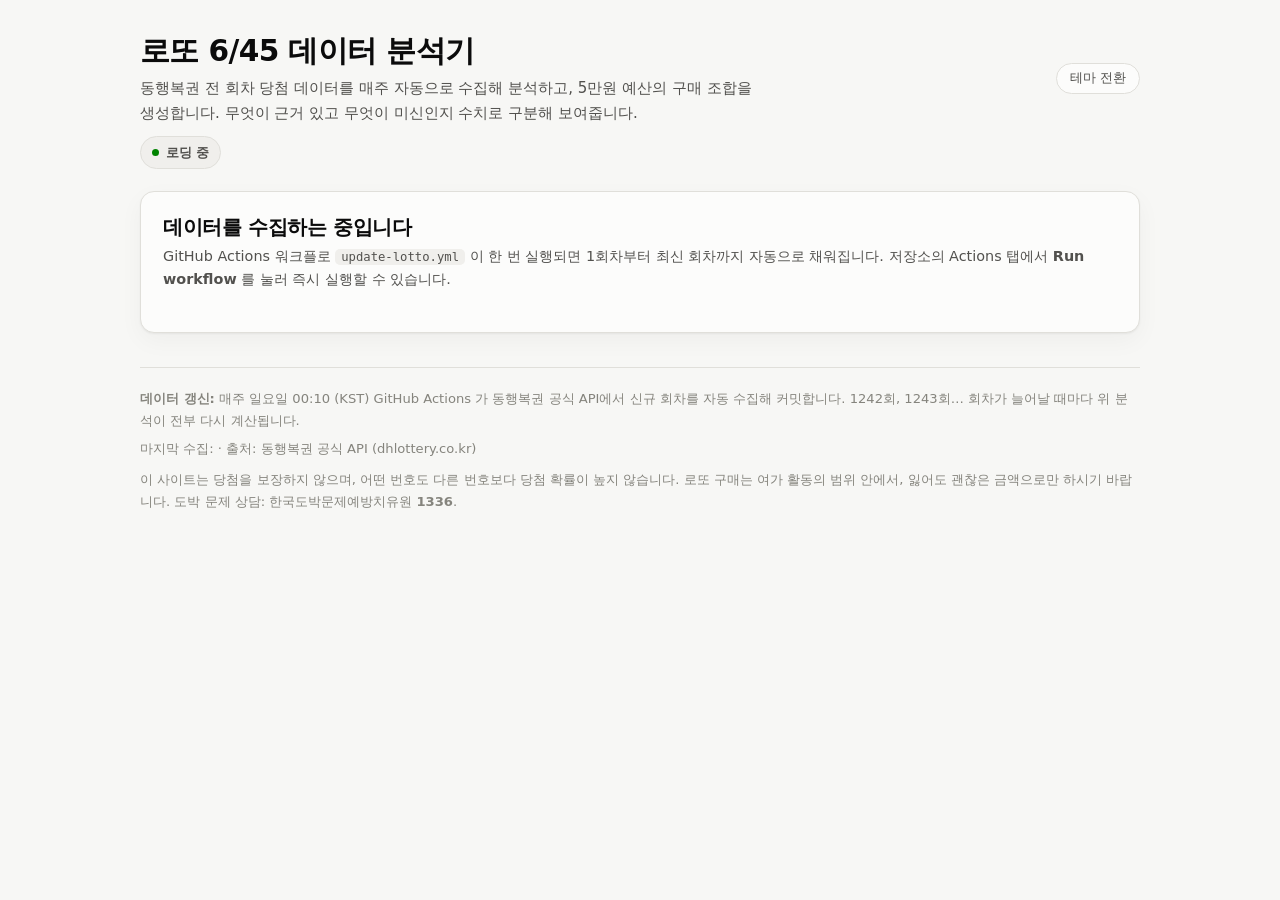
==== docs/index.html @ a9a82572 "feat: 로또 6/45 데이터 분석기 — 자동 갱신 정적 사이트 추가 동행복권 전 회차 데이터를 매주 자동 수집해 분석하고, 예산(기본 5만원 = 50게임)에 맞춘 구매 조합을 " ====
<!doctype html>
<html lang="ko" >
<head>
<meta charset="utf-8">
<meta name="viewport" content="width=device-width, initial-scale=1">
<title>로또 6/45 데이터 분석기</title>
<meta name="description" content="동행복권 전 회차 데이터를 매주 자동 수집해 통계 분석하고, 5만원(50게임) 포트폴리오를 생성합니다.">
<link rel="stylesheet" href="styles.css">
<link rel="icon" href="data:image/svg+xml,<svg xmlns='http://www.w3.org/2000/svg' viewBox='0 0 32 32'><circle cx='16' cy='16' r='14' fill='%232a78d6'/><text x='16' y='22' font-size='16' text-anchor='middle' fill='white' font-family='sans-serif' font-weight='bold'>6</text></svg>">
<script src="data/draws.js"></script>
</head>
<body>
<div class="wrap">

  <header>
    <div class="top">
      <div>
        <h1>로또 6/45 데이터 분석기</h1>
        <p class="sub">동행복권 전 회차 당첨 데이터를 매주 자동으로 수집해 분석하고,
          5만원 예산의 구매 조합을 생성합니다. 무엇이 근거 있고 무엇이 미신인지 수치로 구분해 보여줍니다.</p>
      </div>
      <button id="theme" class="theme-btn">테마 전환</button>
    </div>
    <span class="badge"><span class="dot"></span><span id="round-badge">로딩 중</span></span>
  </header>

  <div id="app">

    <div class="notice">
      <p><strong>먼저 분명히 해둡니다.</strong> 로또는 매 회차 독립시행이며,
        과거 데이터로 다음 회차 번호를 맞힐 확률을 높이는 방법은 <b>존재하지 않습니다</b>.
        어떤 조합이든 당첨 확률은 똑같이 1/8,145,060 입니다.</p>
      <p>그래서 이 도구는 "잘 맞는 번호"를 주장하지 않습니다. 대신 실제로 통제 가능한 두 가지만 최적화합니다 —
        <b>① 당첨됐을 때 상금을 나눠 가질 사람 수를 줄이는 것</b>(인기 조합 회피),
        <b>② 50게임을 서로 겹치지 않게 분산시키는 것</b>.
        그리고 모든 전략의 실제 성적을 <a href="#backtest">과거 전 회차 백테스트</a>로 검증해 공개합니다.</p>
    </div>

    <!-- 최신 회차 -->
    <section class="card">
      <h2>최신 당첨번호</h2>
      <p class="note">이 데이터를 기준으로 아래 모든 분석이 계산됩니다.</p>
      <div id="latest-numbers" style="display:flex;align-items:center;gap:7px;flex-wrap:wrap"></div>
    </section>

    <!-- 생성기 -->
    <section class="card">
      <h2>구매 조합 생성</h2>
      <p class="note">예산을 게임 수로 환산해, 아래 필터를 모두 통과하고 서로 중복이 적은 조합을 만듭니다.</p>
      <div class="controls">
        <div class="field"><label for="budget">예산 (원)</label>
          <input id="budget" type="number" value="50000" min="1000" max="200000" step="1000"></div>
        <div class="field"><label for="seed">시드 (비워두면 매번 랜덤)</label>
          <input id="seed" type="text" placeholder="예: 1241" ></div>
        <button id="go" class="primary">번호 생성</button>
        <button id="copy" class="ghost">번호 복사</button>
      </div>
      <div id="toggles" class="toggles" style="margin-bottom:18px"></div>
      <p class="note" id="gen-summary" style="margin-bottom:14px"></p>
      <div id="tickets" class="tickets"></div>
    </section>

    <!-- 현실 계산 -->
    <section class="card">
      <h2>이 구매의 실제 기댓값</h2>
      <p class="note">생성한 게임 수 기준으로 계산한, 과장 없는 수치입니다.</p>
      <div id="reality" class="tiles"></div>
      <p class="note" style="margin-top:14px;margin-bottom:0">로또 판매액의 약 50%만 당첨금으로 배분되므로,
        어떤 번호를 고르든 장기 기대수익률은 마이너스입니다. 이 도구는 그 사실을 바꾸지 못하며, 바꾼다고 주장하지도 않습니다.</p>
    </section>

    <!-- 통계 -->
    <section class="card">
      <h2>번호별 출현 통계</h2>
      <p class="note" id="uniformity"></p>
      <div class="legend" style="margin-top:16px">
        <span><i style="background:var(--series-1)"></i>번호별 실제 출현 횟수</span>
        <span><i style="background:var(--series-2)"></i>확률상 기대 출현 횟수</span>
        <span><i style="background:var(--series-1);opacity:.25"></i>±2σ 기대 범위</span>
      </div>
      <div id="chart-freq" class="chart"></div>

      <details>
        <summary>핫넘버 · 콜드넘버 표 보기 (예측력은 없습니다)</summary>
        <div class="tbl-wrap" style="margin-top:10px">
          <table><tbody id="hotcold"></tbody></table>
        </div>
        <p class="note" style="margin-top:8px;margin-bottom:0">많은 사이트가 이 표를 근거로 번호를 추천합니다.
          하지만 위 카이제곱 검정이 보여주듯 이 편차는 전부 무작위 변동 범위 안에 있습니다.
          아래 백테스트에서 핫/콜드 전략이 무작위를 이기지 못하는 것으로 다시 확인됩니다.</p>
      </details>
    </section>

    <section class="card">
      <h2>홀수 개수 분포 — 관측 vs 이론</h2>
      <p class="note">실제 분포가 확률 이론값과 겹친다면, 그것은 추첨기가 공정하다는 뜻이고
        동시에 "패턴을 읽어 예측한다"는 주장에 근거가 없다는 뜻이기도 합니다.</p>
      <div class="legend">
        <span><i style="background:var(--series-1)"></i>실제 관측</span>
        <span><i style="background:var(--series-2)"></i>확률 이론값</span>
      </div>
      <div id="chart-odd" class="chart"></div>
      <p class="note" style="margin-top:14px;margin-bottom:0">
        <b>이월수</b>(직전 회차 번호가 다시 나옴) 실제 발생률: <b id="carry"></b>.
        <span id="carry-theory"></span></p>
    </section>

    <!-- 인기도 -->
    <section class="card">
      <h2>어떤 조합에 구매가 몰리는가 — 1등 당첨자 수 실증 분석</h2>
      <p class="note" id="pop-summary"></p>
      <div class="legend" style="margin-top:16px">
        <span>판매액 1,000억원당 1등 당첨자 수 (많을수록 그 유형에 구매가 몰린다는 뜻)</span>
      </div>
      <div id="chart-pop" class="chart"></div>
    </section>

    <!-- 백테스트 -->
    <section class="card" id="backtest">
      <h2>백테스트 — 전략이 무작위를 이기는가?</h2>
      <p class="note">각 전략을 과거 전 회차에 적용합니다. N회차를 맞힐 때는 N회차 이전 데이터만 사용해
        미래 정보 누수를 차단했습니다. 이 사이트 자신의 전략도 똑같이 검증 대상에 포함합니다.</p>
      <button id="bt-run" class="primary" style="margin-bottom:16px">백테스트 실행</button>
      <p class="note" id="bt-status"></p>
      <div class="tbl-wrap">
        <table>
          <thead><tr><th>전략</th><th>평균 적중 개수</th><th>무작위 대비</th>
            <th>p값</th><th>당첨률(5등↑)</th><th>판정</th></tr></thead>
          <tbody id="bt-body"><tr><td colspan="6" style="color:var(--text-3)">실행 버튼을 눌러주세요.</td></tr></tbody>
        </table>
      </div>
      <p class="note" style="margin-top:14px;margin-bottom:0">이 표가 이 사이트에서 가장 중요한 부분입니다.
        번호 추천 서비스가 "적중률 OO%"를 내세운다면, 그 수치를 반드시 무작위 기준선과 비교해 보세요.
        대부분 기준선과 같거나 오히려 낮습니다.</p>
    </section>

  </div>

  <footer>
    <p><b>데이터 갱신:</b> 매주 일요일 00:10 (KST) GitHub Actions 가 동행복권 공식 API에서
      신규 회차를 자동 수집해 커밋합니다. 1242회, 1243회… 회차가 늘어날 때마다 위 분석이 전부 다시 계산됩니다.</p>
    <p style="margin-top:6px">마지막 수집: <span id="updated"></span> · 출처: 동행복권 공식 API (dhlottery.co.kr)</p>
    <p style="margin-top:10px">이 사이트는 당첨을 보장하지 않으며, 어떤 번호도 다른 번호보다 당첨 확률이 높지 않습니다.
      로또 구매는 여가 활동의 범위 안에서, 잃어도 괜찮은 금액으로만 하시기 바랍니다.
      도박 문제 상담: 한국도박문제예방치유원 <b>1336</b>.</p>
  </footer>
</div>

<script type="module" src="app.js"></script>
</body>
</html>
---- docs/styles.css ----
:root {
  color-scheme: light;
  --bg: #f7f7f5;
  --surface: #fcfcfb;
  --surface-2: #f0efec;
  --border: #e0dfda;
  --text: #0b0b0b;
  --text-2: #52514e;
  --text-3: #85847d;
  --accent: #2a78d6;
  --series-1: #2a78d6;
  --series-2: #eb6834;
  --good: #008300;
  --warn: #eda100;
  --crit: #e34948;
  --grid: #e6e5e1;
  --radius: 14px;
  --shadow: 0 1px 2px rgba(0,0,0,.05), 0 8px 24px rgba(0,0,0,.04);
}
@media (prefers-color-scheme: dark) {
  :root:not([data-theme="light"]) {
    color-scheme: dark;
    --bg: #121211; --surface: #1a1a19; --surface-2: #232322; --border: #33332f;
    --text: #fff; --text-2: #c3c2b7; --text-3: #8d8c83;
    --accent: #3987e5; --series-1: #3987e5; --series-2: #d95926;
    --good: #3fa94a; --warn: #c98500; --crit: #e66767; --grid: #2b2b29;
    --shadow: 0 1px 2px rgba(0,0,0,.4), 0 8px 24px rgba(0,0,0,.25);
  }
}
:root[data-theme="dark"] {
  color-scheme: dark;
  --bg: #121211; --surface: #1a1a19; --surface-2: #232322; --border: #33332f;
  --text: #fff; --text-2: #c3c2b7; --text-3: #8d8c83;
  --accent: #3987e5; --series-1: #3987e5; --series-2: #d95926;
  --good: #3fa94a; --warn: #c98500; --crit: #e66767; --grid: #2b2b29;
  --shadow: 0 1px 2px rgba(0,0,0,.4), 0 8px 24px rgba(0,0,0,.25);
}

* { box-sizing: border-box; }
body {
  margin: 0; background: var(--bg); color: var(--text);
  font-family: "Pretendard", -apple-system, BlinkMacSystemFont, "Apple SD Gothic Neo",
    "Malgun Gothic", "Noto Sans KR", system-ui, sans-serif;
  font-size: 15px; line-height: 1.65; -webkit-font-smoothing: antialiased;
}
.wrap { max-width: 1040px; margin: 0 auto; padding-block: 32px; padding-inline: 20px; }
h1, h2, h3 { line-height: 1.3; margin: 0; letter-spacing: -.02em; }
h1 { font-size: 1.85rem; font-weight: 800; }
h2 { font-size: 1.28rem; font-weight: 700; }
h3 { font-size: 1rem; font-weight: 650; }
p { margin: 0; }
a { color: var(--accent); }

/* 헤더 */
.top { display: flex; flex-wrap: wrap; gap: 14px; align-items: center;
  justify-content: space-between; margin-bottom: 10px; }
.badge { display: inline-flex; align-items: center; gap: 7px; font-size: .8rem;
  font-weight: 600; padding: 5px 11px; border-radius: 999px;
  background: var(--surface-2); color: var(--text-2); border: 1px solid var(--border); }
.badge .dot { width: 7px; height: 7px; border-radius: 50%; background: var(--good); }
.sub { color: var(--text-2); margin-top: 6px; max-width: 66ch; }
.theme-btn { background: var(--surface); border: 1px solid var(--border); color: var(--text-2);
  border-radius: 999px; padding: 6px 13px; cursor: pointer; font-size: .8rem; font-family: inherit; }
.theme-btn:hover { border-color: var(--accent); color: var(--accent); }

/* 카드 */
.card { background: var(--surface); border: 1px solid var(--border);
  border-radius: var(--radius); padding: 22px; box-shadow: var(--shadow); margin-top: 22px; }
.card > h2 { margin-bottom: 4px; }
.card .note { color: var(--text-2); font-size: .9rem; margin-bottom: 18px; }

.notice { border-left: 3px solid var(--warn); background: var(--surface);
  border-radius: 10px; padding: 16px 18px; margin-top: 18px;
  border-top: 1px solid var(--border); border-right: 1px solid var(--border);
  border-bottom: 1px solid var(--border); }
.notice strong { color: var(--warn); }
.notice p + p { margin-top: 8px; }

/* 통계 타일 */
.tiles { display: grid; gap: 12px; grid-template-columns: repeat(auto-fit, minmax(160px, 1fr)); }
.tile { background: var(--surface); border: 1px solid var(--border); border-radius: 12px; padding: 16px; }
.tile .k { font-size: .78rem; color: var(--text-3); font-weight: 600; }
.tile .v { font-size: 1.55rem; font-weight: 750; letter-spacing: -.03em; margin-top: 3px;
  font-variant-numeric: tabular-nums; }
.tile .d { font-size: .78rem; color: var(--text-2); margin-top: 2px; }

/* 컨트롤 */
.controls { display: flex; flex-wrap: wrap; gap: 16px; align-items: flex-end;
  padding-bottom: 18px; border-bottom: 1px solid var(--border); margin-bottom: 18px; }
.field { display: flex; flex-direction: column; gap: 5px; }
.field label { font-size: .78rem; font-weight: 600; color: var(--text-3); }
.field input, .field select { font-family: inherit; font-size: .95rem; color: var(--text);
  background: var(--surface-2); border: 1px solid var(--border);
  border-radius: 9px; padding: 8px 11px; min-width: 130px; }
.field input:focus, .field select:focus { outline: 2px solid var(--accent); outline-offset: 1px; }
button.primary { font-family: inherit; font-size: .95rem; font-weight: 650; cursor: pointer;
  background: var(--accent); color: #fff; border: 0; border-radius: 9px; padding: 10px 20px; }
button.primary:hover { filter: brightness(1.08); }
button.ghost { font-family: inherit; font-size: .85rem; cursor: pointer; background: transparent;
  color: var(--text-2); border: 1px solid var(--border); border-radius: 9px; padding: 8px 14px; }
button.ghost:hover { border-color: var(--accent); color: var(--accent); }

.toggles { display: grid; gap: 8px; grid-template-columns: repeat(auto-fit, minmax(250px, 1fr)); }
.toggle { display: flex; gap: 9px; align-items: flex-start; font-size: .88rem;
  padding: 10px 12px; border: 1px solid var(--border); border-radius: 10px; cursor: pointer;
  background: var(--surface-2); }
.toggle input { margin-top: 3px; accent-color: var(--accent); flex: none; }
.toggle .tl { font-weight: 600; }
.toggle .tw { color: var(--text-2); font-size: .8rem; display: block; margin-top: 2px; }
.chip { font-size: .68rem; font-weight: 700; padding: 1px 7px; border-radius: 999px;
  vertical-align: middle; margin-left: 6px; white-space: nowrap; }
.chip.payout { background: color-mix(in srgb, var(--good) 15%, transparent); color: var(--good); }
.chip.none { background: var(--surface-2); color: var(--text-3); border: 1px solid var(--border); }

/* 티켓 */
.tickets { display: grid; gap: 9px; grid-template-columns: repeat(auto-fill, minmax(268px, 1fr)); }
.ticket { display: flex; align-items: center; gap: 8px; padding: 9px 11px;
  border: 1px solid var(--border); border-radius: 11px; background: var(--surface-2); }
.ticket .idx { font-size: .72rem; color: var(--text-3); width: 22px; flex: none;
  font-variant-numeric: tabular-nums; font-weight: 600; }
.ball { width: 31px; height: 31px; flex: none; border-radius: 50%; display: grid;
  place-items: center; font-size: .82rem; font-weight: 700; color: #fff;
  font-variant-numeric: tabular-nums; }
.b1 { background: #d9a000; } .b2 { background: #2a78d6; } .b3 { background: #d14b47; }
.b4 { background: #6b6a66; } .b5 { background: #1d9b6c; }

/* 차트 */
.chart { width: 100%; overflow-x: auto; }
.chart svg { display: block; }
.legend { display: flex; flex-wrap: wrap; gap: 16px; font-size: .82rem;
  color: var(--text-2); margin-bottom: 10px; }
.legend i { width: 11px; height: 11px; border-radius: 3px; display: inline-block;
  margin-right: 6px; vertical-align: -1px; }
.tip { position: fixed; pointer-events: none; z-index: 50; background: var(--text);
  color: var(--bg); font-size: .78rem; line-height: 1.45; padding: 7px 10px;
  border-radius: 7px; opacity: 0; transition: opacity .1s; white-space: nowrap; font-weight: 500; }
.tip.on { opacity: 1; }

/* 표 */
.tbl-wrap { overflow-x: auto; }
table { border-collapse: collapse; width: 100%; font-size: .88rem; }
th, td { text-align: right; padding: 9px 10px; border-bottom: 1px solid var(--border);
  font-variant-numeric: tabular-nums; white-space: nowrap; }
th:first-child, td:first-child { text-align: left; font-variant-numeric: normal; }
th { color: var(--text-3); font-size: .76rem; font-weight: 650; text-transform: none; }
tbody tr:last-child td { border-bottom: 0; }
td.verdict { font-weight: 650; }
.ok { color: var(--good); } .bad { color: var(--crit); } .mid { color: var(--warn); }

details { margin-top: 12px; }
summary { cursor: pointer; font-size: .85rem; color: var(--text-2); font-weight: 600; }
summary:hover { color: var(--accent); }

footer { margin-top: 34px; padding-top: 20px; border-top: 1px solid var(--border);
  color: var(--text-3); font-size: .82rem; }
.mono { font-family: ui-monospace, SFMono-Regular, Menlo, monospace; font-size: .85em;
  background: var(--surface-2); padding: 1px 6px; border-radius: 5px; }
@media (max-width: 560px) {
  h1 { font-size: 1.45rem; }
  .card { padding: 17px; }
  .ball { width: 28px; height: 28px; font-size: .76rem; }
}
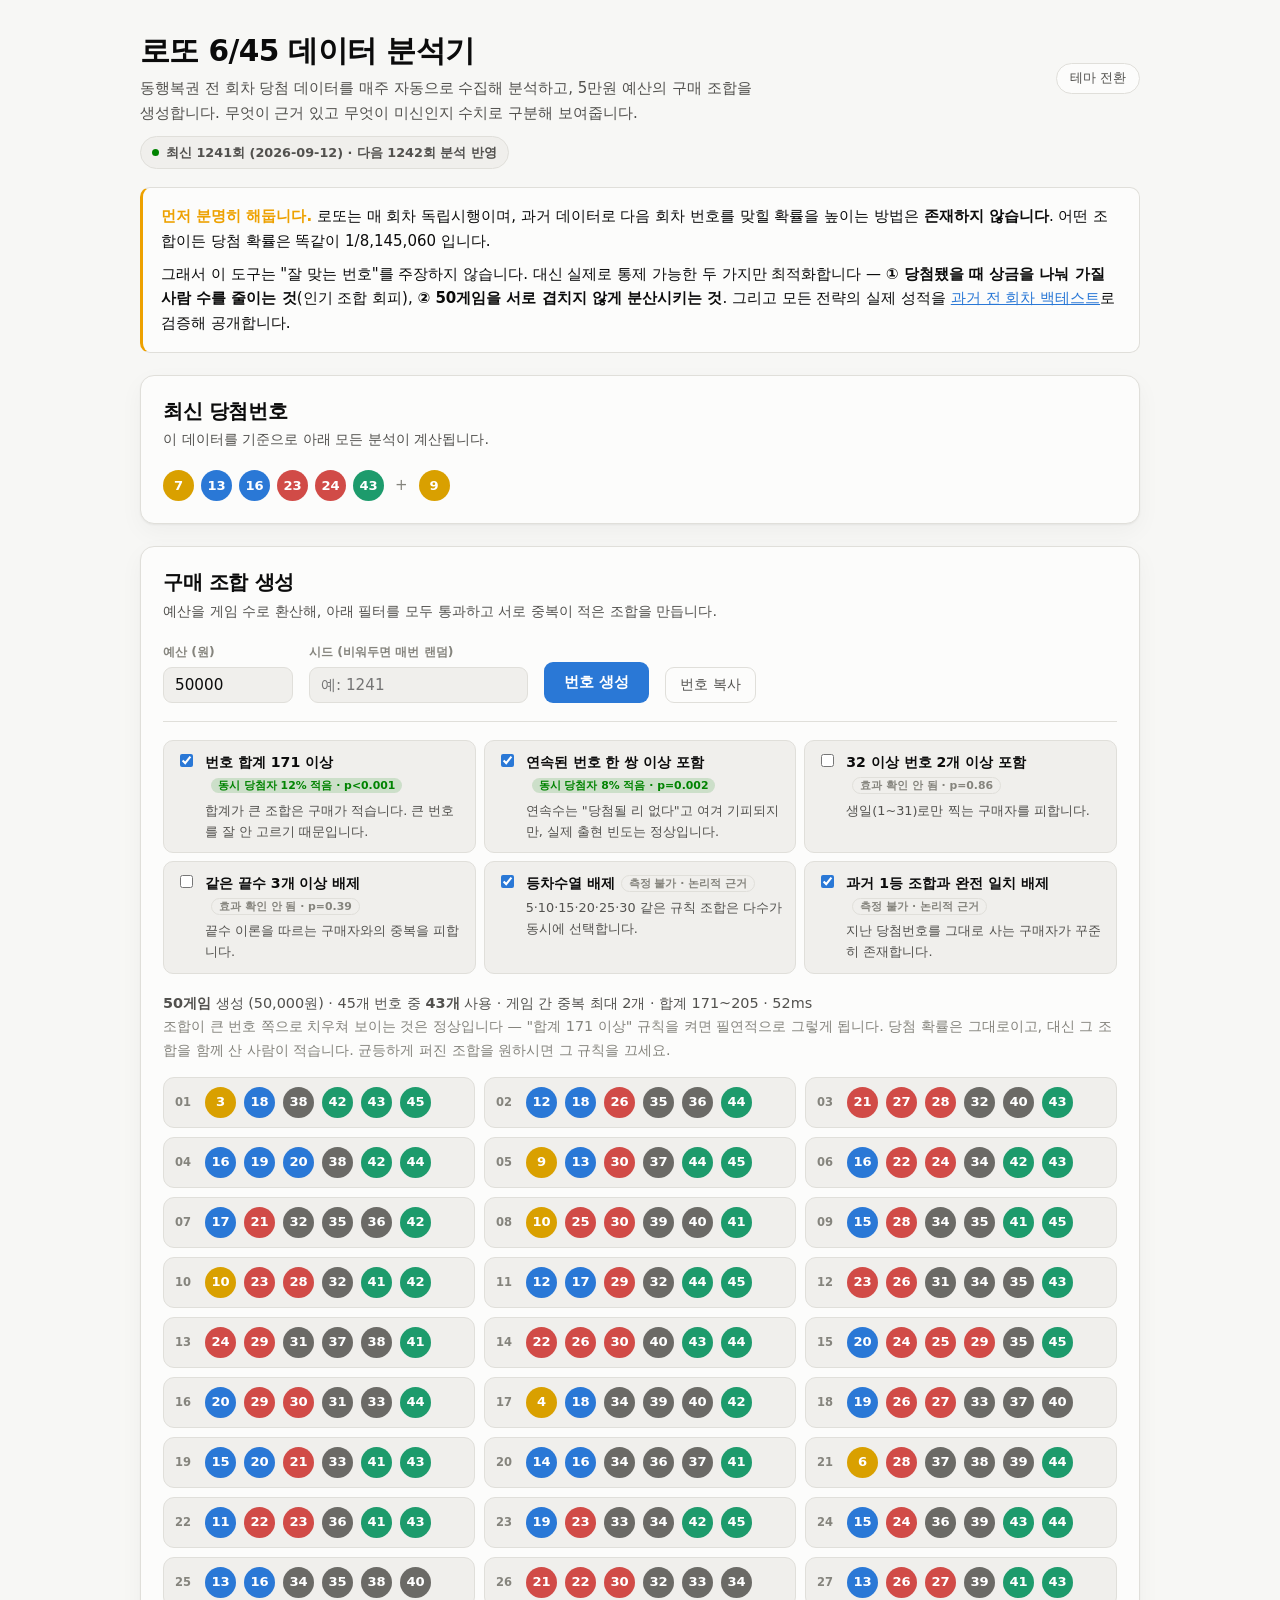
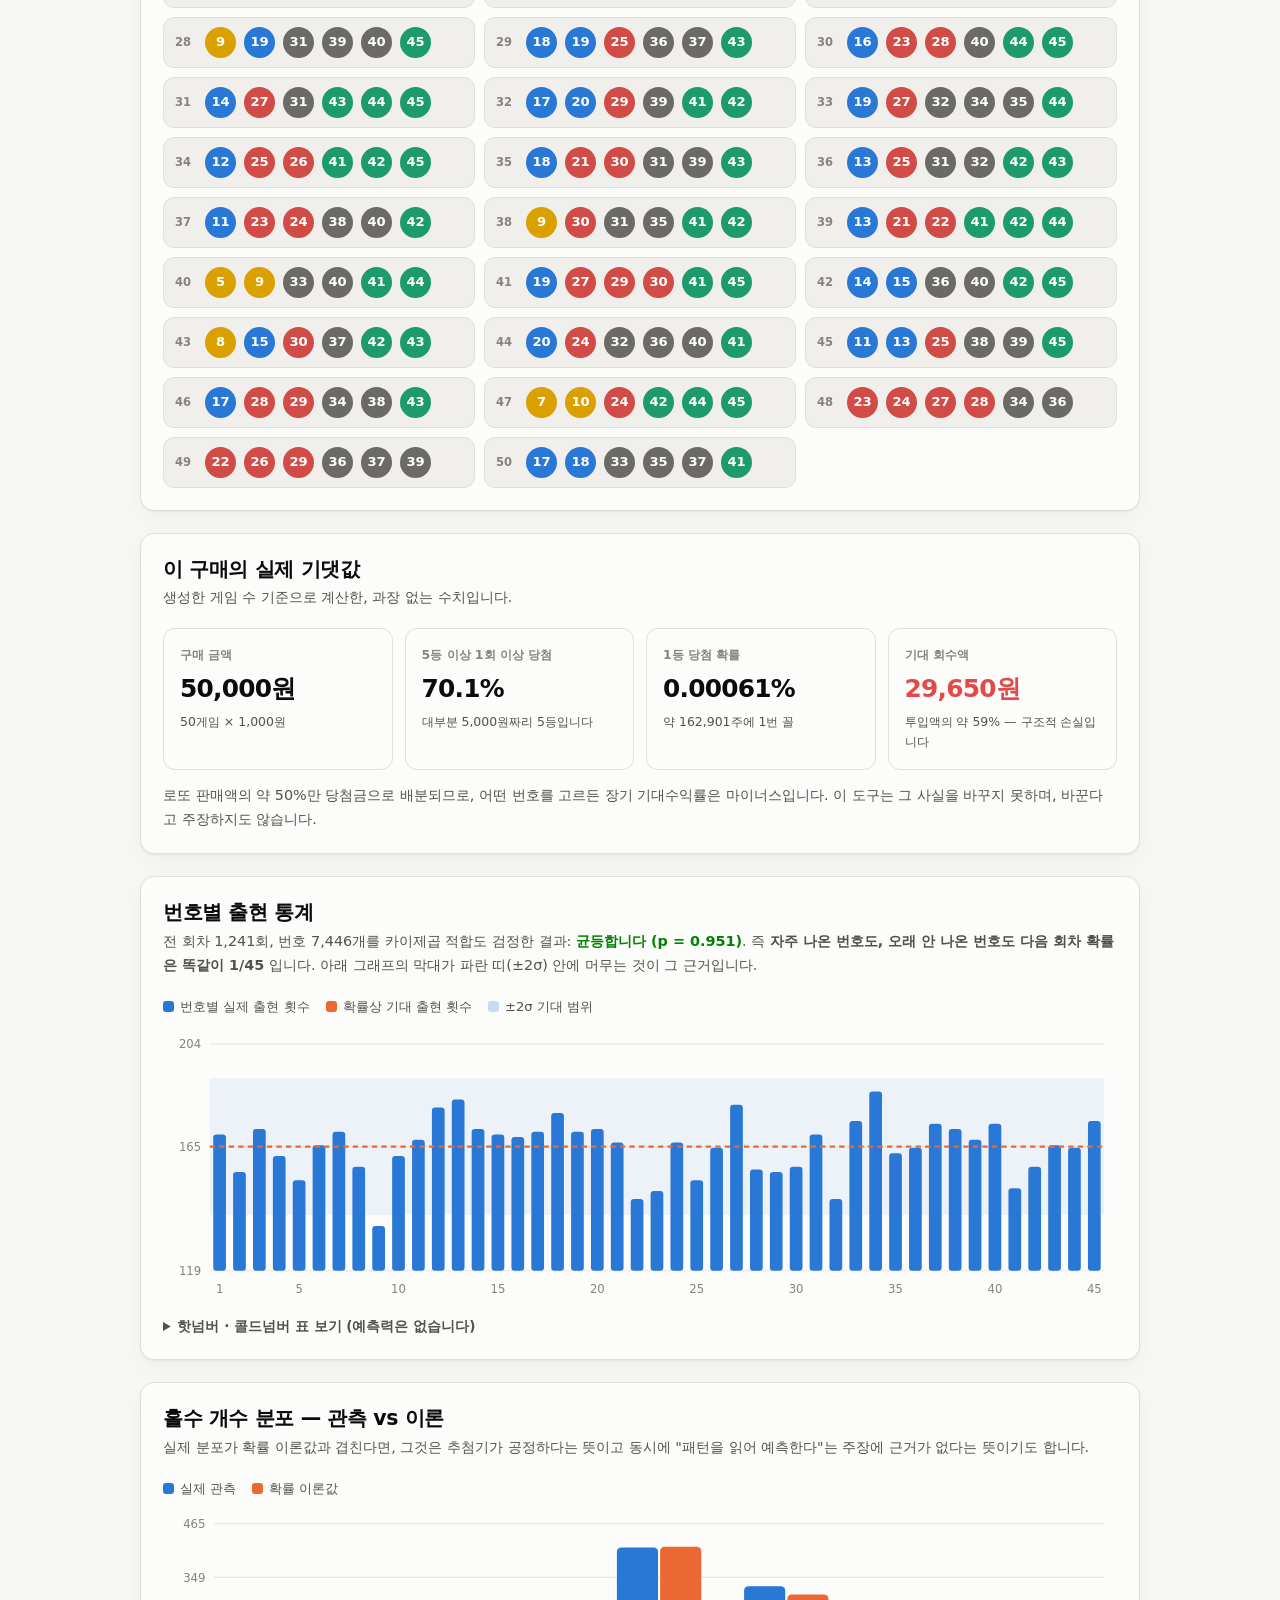
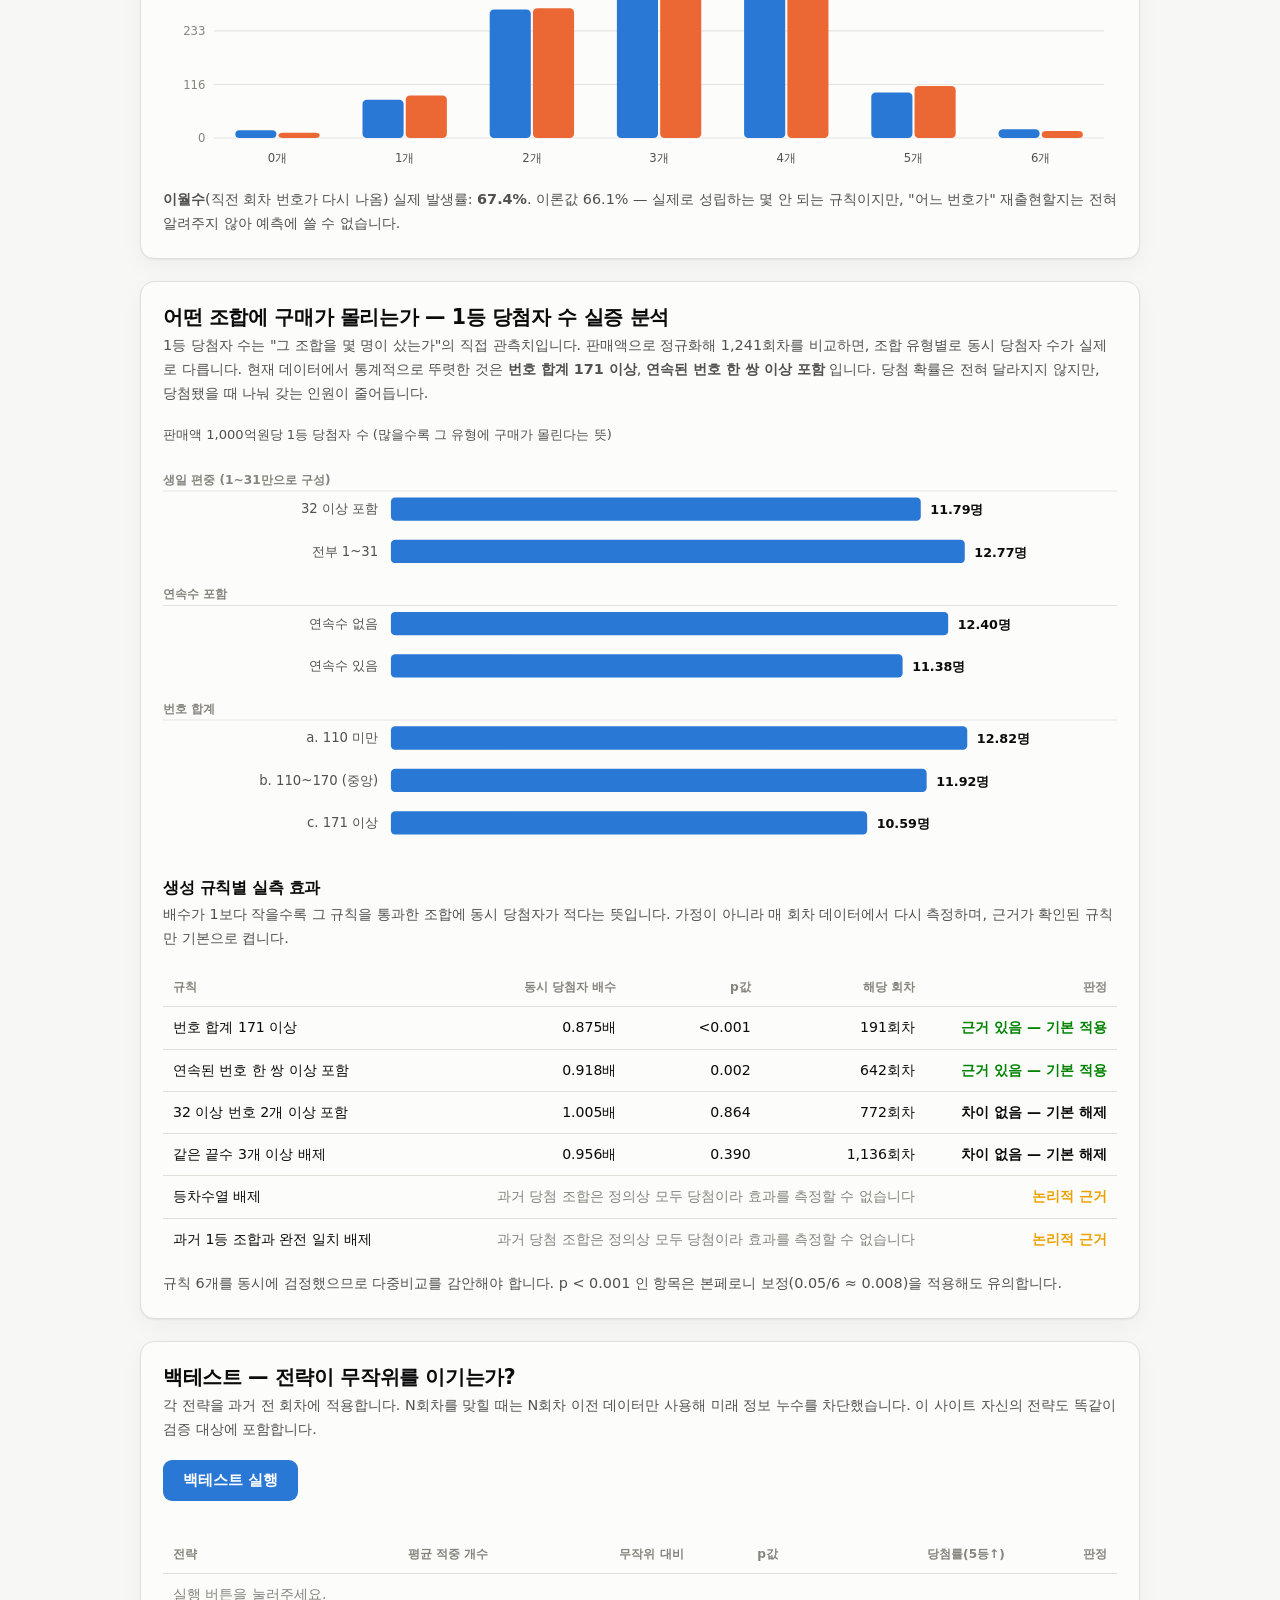
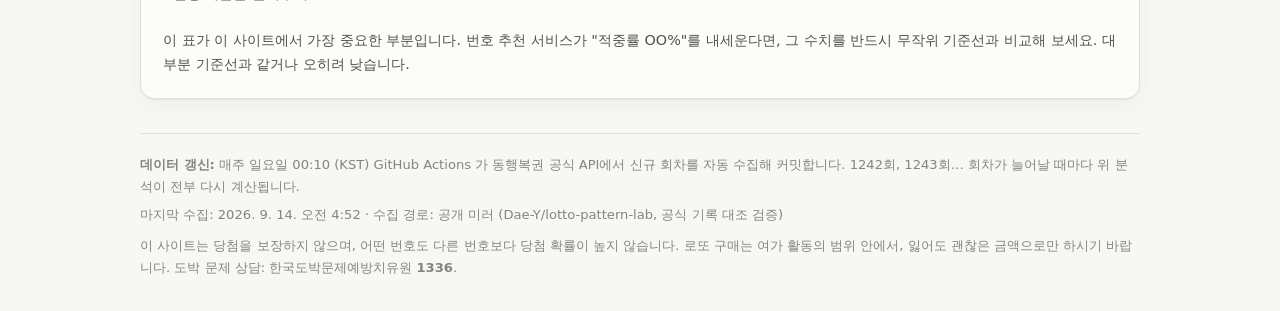
==== commit ece405f7: "feat: 실데이터 연동 · 규칙을 데이터에서 직접 측정하도록 전환 수집 경로를 확정하고, 번호 생성 규칙을 가정이 아니라 측정으로 바꾼다.  데이터 소스 - 동행복권 공식 API" ====
--- a/docs/index.html
+++ b/docs/index.html
@@ -113,6 +113,21 @@
         <span>판매액 1,000억원당 1등 당첨자 수 (많을수록 그 유형에 구매가 몰린다는 뜻)</span>
       </div>
       <div id="chart-pop" class="chart"></div>
+
+      <h3 style="margin-top:22px">생성 규칙별 실측 효과</h3>
+      <p class="note" style="margin-top:4px">배수가 1보다 작을수록 그 규칙을 통과한 조합에
+        동시 당첨자가 적다는 뜻입니다. 가정이 아니라 매 회차 데이터에서 다시 측정하며,
+        근거가 확인된 규칙만 기본으로 켭니다.</p>
+      <div class="tbl-wrap">
+        <table>
+          <thead><tr><th>규칙</th><th>동시 당첨자 배수</th><th>p값</th>
+            <th>해당 회차</th><th>판정</th></tr></thead>
+          <tbody id="evidence-body"></tbody>
+        </table>
+      </div>
+      <p class="note" style="margin-top:12px;margin-bottom:0">규칙 6개를 동시에 검정했으므로
+        다중비교를 감안해야 합니다. p &lt; 0.001 인 항목은 본페로니 보정(0.05/6 ≈ 0.008)을
+        적용해도 유의합니다.</p>
     </section>
 
     <!-- 백테스트 -->
@@ -139,7 +154,7 @@
   <footer>
     <p><b>데이터 갱신:</b> 매주 일요일 00:10 (KST) GitHub Actions 가 동행복권 공식 API에서
       신규 회차를 자동 수집해 커밋합니다. 1242회, 1243회… 회차가 늘어날 때마다 위 분석이 전부 다시 계산됩니다.</p>
-    <p style="margin-top:6px">마지막 수집: <span id="updated"></span> · 출처: 동행복권 공식 API (dhlottery.co.kr)</p>
+    <p style="margin-top:6px">마지막 수집: <span id="updated"></span> · 수집 경로: <span id="source"></span></p>
     <p style="margin-top:10px">이 사이트는 당첨을 보장하지 않으며, 어떤 번호도 다른 번호보다 당첨 확률이 높지 않습니다.
       로또 구매는 여가 활동의 범위 안에서, 잃어도 괜찮은 금액으로만 하시기 바랍니다.
       도박 문제 상담: 한국도박문제예방치유원 <b>1336</b>.</p>
